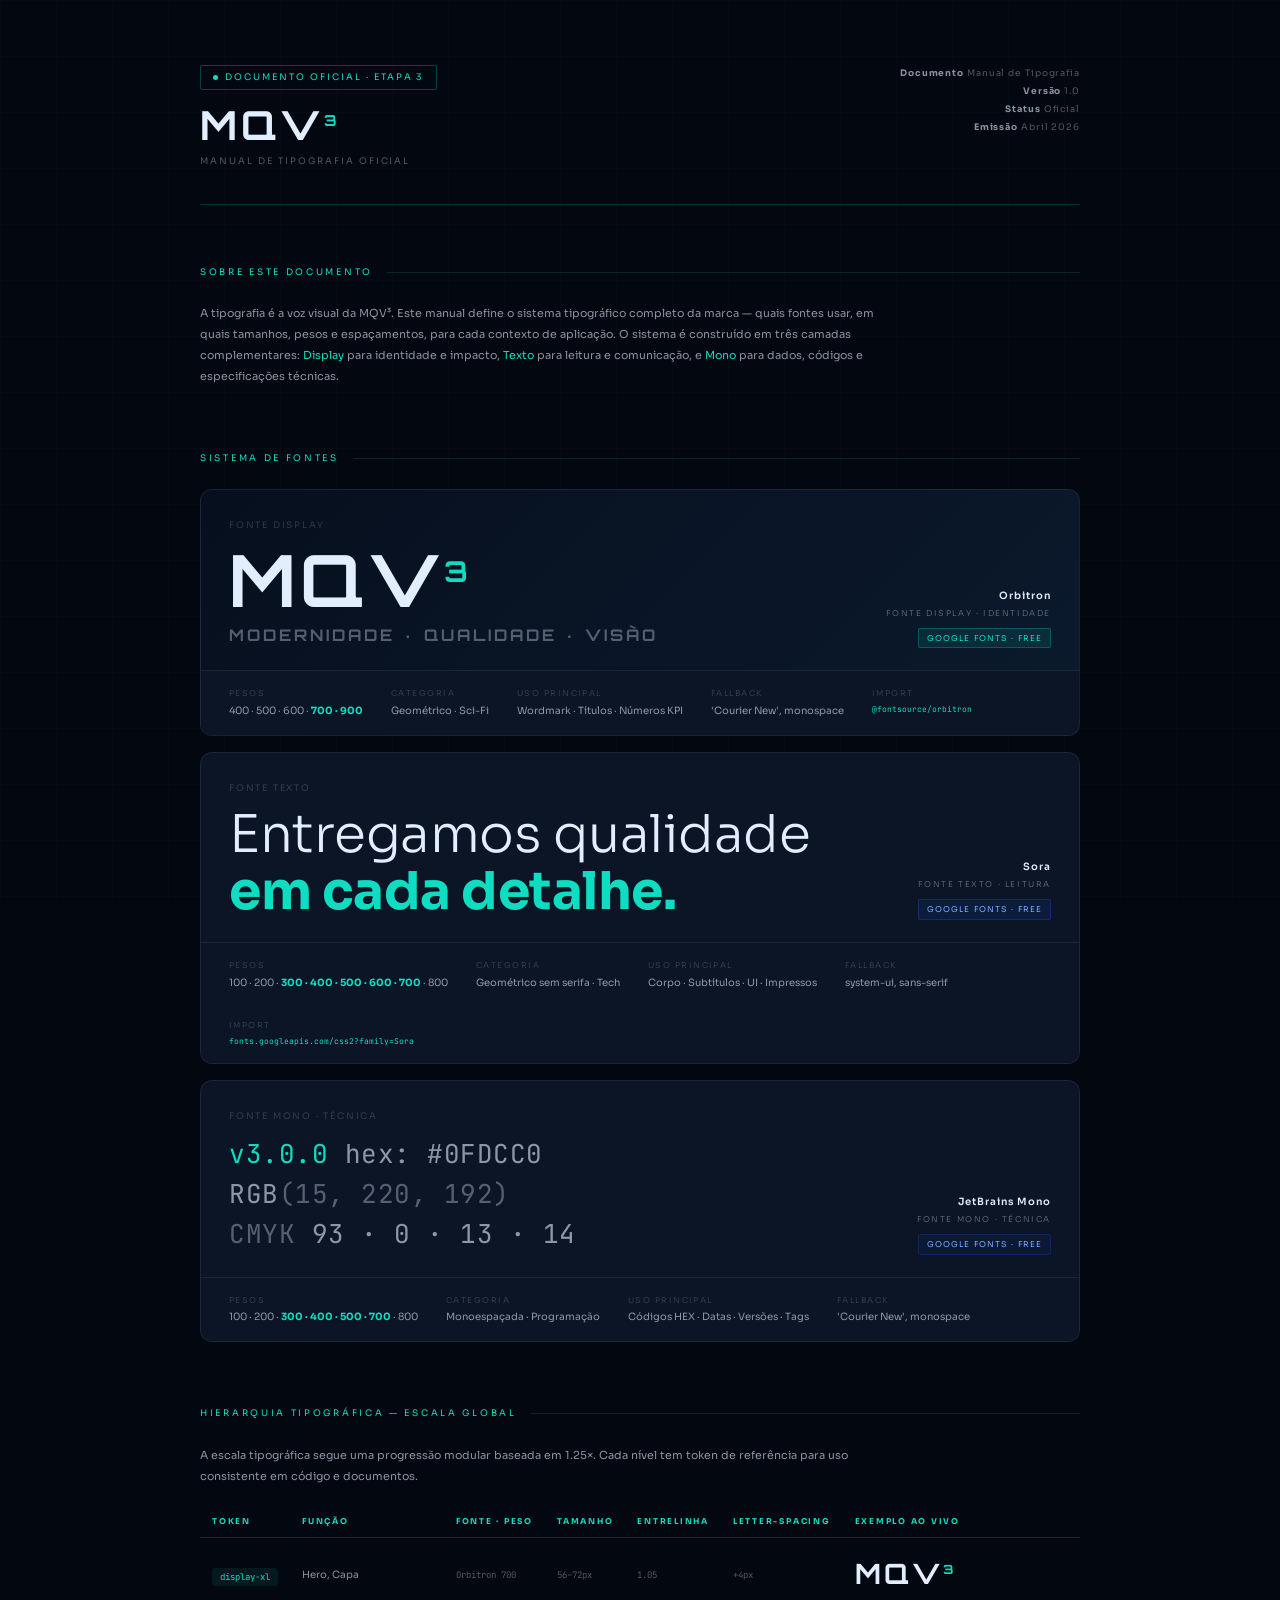
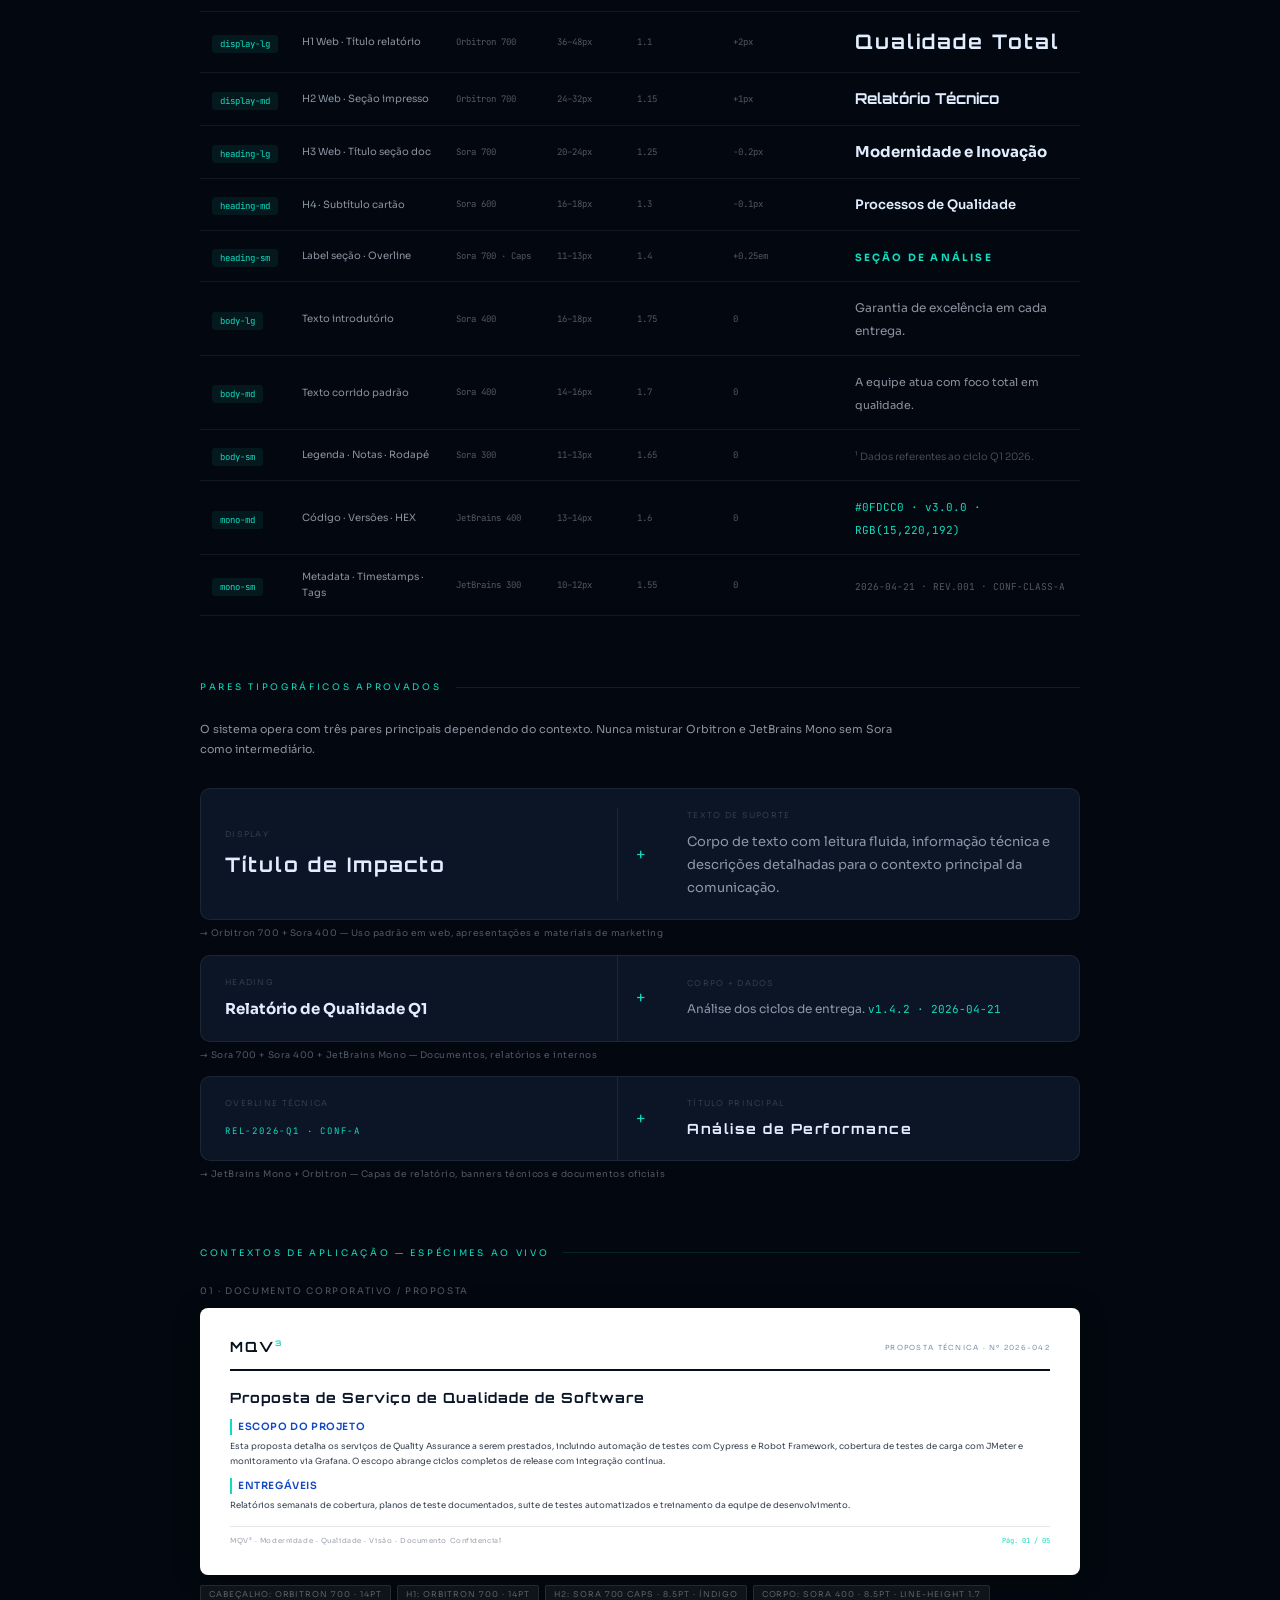
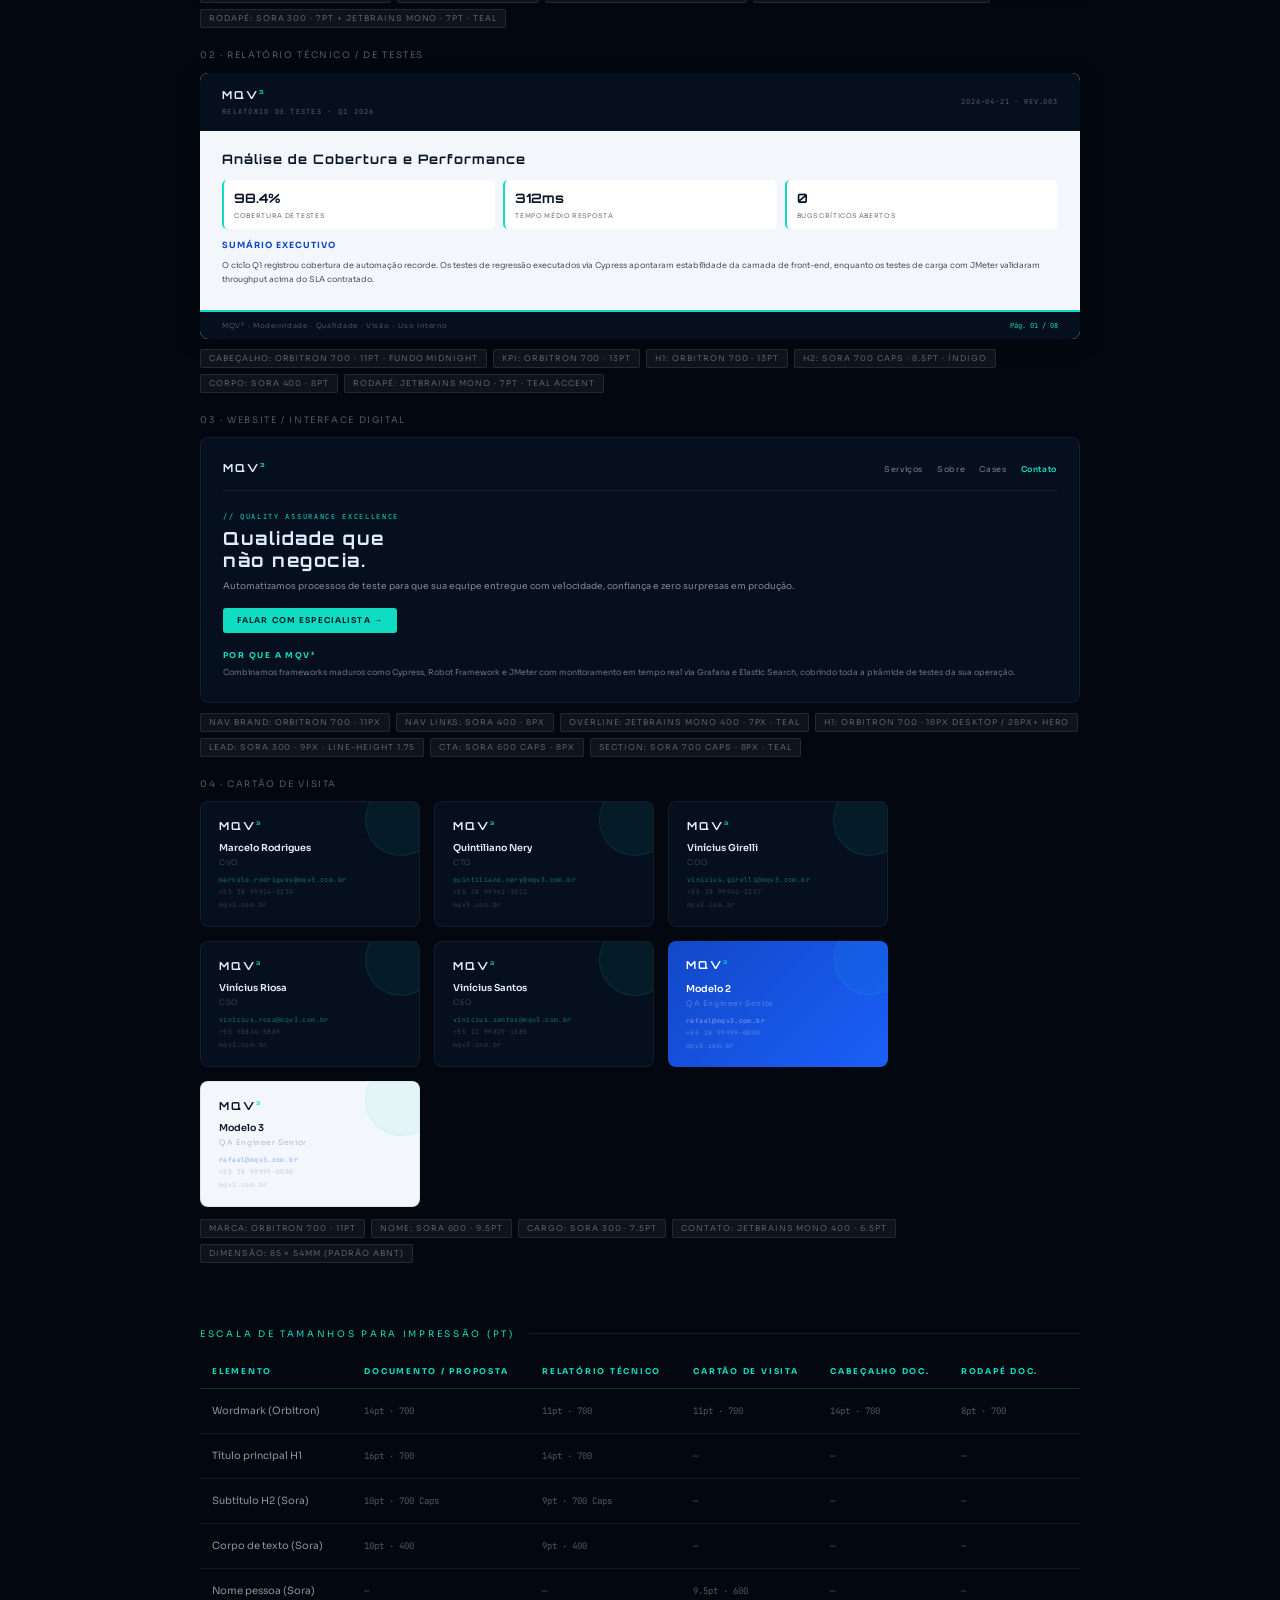
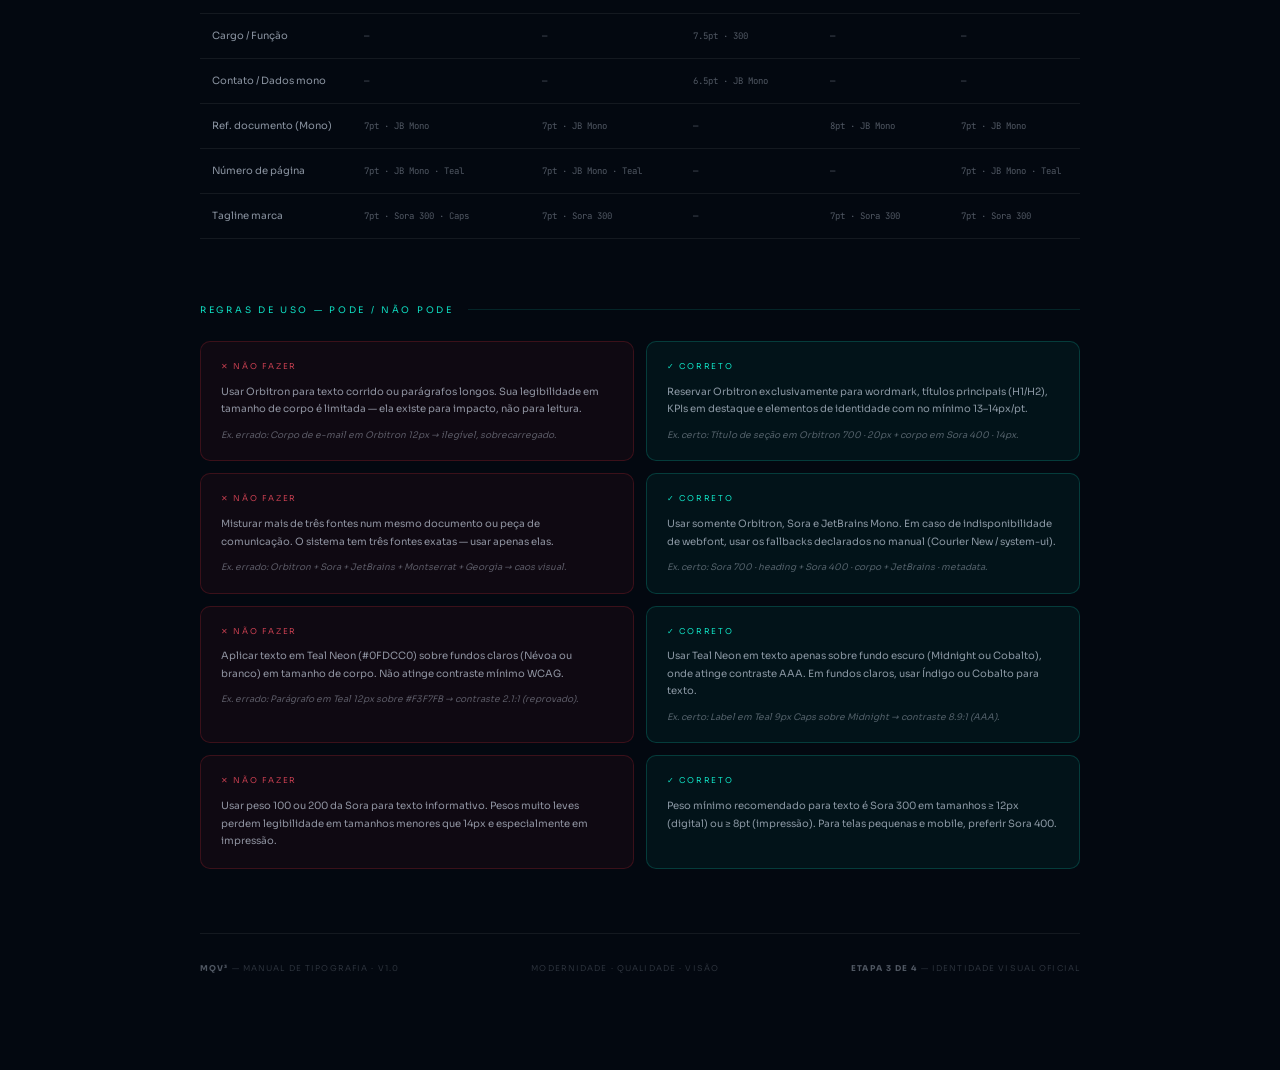
==== Manual de tipografia/mqv3-manual-tipografia.html @ 36c0dd06 "fea: Criação de documentação de tipografia e organização de pastas" ====
<!DOCTYPE html>
<html lang="pt-BR">
<head>
<meta charset="UTF-8">
<meta name="viewport" content="width=device-width, initial-scale=1.0">
<title>MQV³ — Manual de Tipografia Oficial</title>
<link rel="preconnect" href="https://fonts.googleapis.com">
<link rel="preconnect" href="https://fonts.gstatic.com" crossorigin>
<link href="https://fonts.googleapis.com/css2?family=Orbitron:wght@700;900&family=Sora:wght@300;400;500;600;700&family=JetBrains+Mono:wght@300;400;500;700&display=swap" rel="stylesheet">
<style>
:root {
  --teal:     #0FDCC0;
  --cobalt:   #1A5FF8;
  --indigo:   #1248C8;
  --midnight: #060F1D;
  --mist:     #F3F7FB;
  --bg:       #030810;
  --surface:  #0C1526;
  --surface2: #111E35;
  --border:   rgba(255,255,255,0.07);
  --border-t: rgba(15,220,192,0.2);
  --t1: #E2EEFF;
  --t2: rgba(226,238,255,0.6);
  --t3: rgba(226,238,255,0.35);
  --t4: rgba(226,238,255,0.18);

  --f-display: 'Orbitron', 'Courier New', monospace;
  --f-body:    'Sora', system-ui, sans-serif;
  --f-mono:    'JetBrains Mono', 'Courier New', monospace;
}

*, *::before, *::after { box-sizing: border-box; margin: 0; padding: 0; }

html { scroll-behavior: smooth; }

body {
  background: var(--bg);
  color: var(--t1);
  font-family: var(--f-body);
  font-size: 14px;
  line-height: 1.6;
  overflow-x: hidden;
}

/* grid bg */
body::before {
  content: '';
  position: fixed; inset: 0; z-index: 0;
  background-image:
    linear-gradient(rgba(15,220,192,0.025) 1px, transparent 1px),
    linear-gradient(90deg, rgba(15,220,192,0.025) 1px, transparent 1px);
  background-size: 56px 56px;
  pointer-events: none;
}

/* ── Layout ─────────────────────────────────────── */
.wrap { position: relative; z-index: 1; max-width: 960px; margin: 0 auto; padding: 64px 40px 96px; }

/* ── Header ─────────────────────────────────────── */
.doc-header {
  display: flex; justify-content: space-between; align-items: flex-start;
  flex-wrap: wrap; gap: 24px;
  padding-bottom: 36px;
  border-bottom: 1px solid var(--border-t);
  margin-bottom: 60px;
}
.pill {
  display: inline-flex; align-items: center; gap: 7px;
  font-size: 9px; letter-spacing: 0.22em; text-transform: uppercase; color: var(--teal);
  border: 1px solid rgba(15,220,192,0.28); border-radius: 2px; padding: 4px 12px;
  width: fit-content; margin-bottom: 14px;
}
.pill-dot { width: 5px; height: 5px; border-radius: 50%; background: var(--teal); animation: blink 2.2s ease-in-out infinite; }
@keyframes blink { 0%,100%{opacity:1} 50%{opacity:.25} }

.doc-title { font-family: var(--f-display); font-size: clamp(26px,4.5vw,40px); font-weight: 700; letter-spacing: 4px; color: var(--t1); line-height: 1.05; }
.doc-title sup { font-size: .38em; color: var(--teal); letter-spacing: 0; }
.doc-sub { font-size: 9px; letter-spacing: 0.22em; text-transform: uppercase; color: var(--t3); margin-top: 8px; }
.meta-table p { font-size: 9px; letter-spacing: 0.1em; color: var(--t3); line-height: 2; text-align: right; }
.meta-table strong { color: var(--t2); }

/* ── Section ─────────────────────────────────────── */
.section { margin-bottom: 64px; }
.s-label {
  font-size: 9px; letter-spacing: 0.3em; text-transform: uppercase; color: var(--teal);
  display: flex; align-items: center; gap: 14px; margin-bottom: 24px;
}
.s-label::after { content:''; flex:1; height:1px; background: rgba(15,220,192,0.14); }
.s-intro { font-size: 11px; color: var(--t2); line-height: 1.9; max-width: 700px; margin-bottom: 28px; }

/* ── Font Cards (family showcase) ───────────────── */
.font-stack { display: flex; flex-direction: column; gap: 16px; }
.font-card {
  border-radius: 12px; overflow: hidden;
  border: 1px solid var(--border);
  transition: box-shadow .2s;
}
.font-card:hover { box-shadow: 0 12px 40px rgba(0,0,0,.5); }
.font-card-top {
  padding: 28px 28px 22px;
  display: flex; align-items: flex-end; justify-content: space-between; flex-wrap: wrap; gap: 16px;
}
.font-specimen-large { line-height: 1; }
.font-card-meta { text-align: right; }
.font-card-meta .fname { font-size: 10px; font-weight: 600; letter-spacing: 0.1em; color: var(--t1); margin-bottom: 3px; }
.font-card-meta .frole { font-size: 8px; letter-spacing: 0.2em; text-transform: uppercase; color: var(--t3); }
.font-card-meta .fbadge {
  display: inline-block; font-size: 8px; letter-spacing: 0.14em; text-transform: uppercase;
  padding: 3px 8px; border-radius: 2px; margin-top: 8px;
}
.font-card-bottom {
  background: var(--surface); padding: 16px 28px;
  display: flex; flex-wrap: wrap; gap: 28px;
  border-top: 1px solid var(--border);
}
.font-stat { display: flex; flex-direction: column; gap: 3px; }
.font-stat .sk { font-size: 8px; letter-spacing: 0.18em; text-transform: uppercase; color: var(--t4); }
.font-stat .sv { font-size: 10px; color: var(--t2); }

/* ── Scale tables ────────────────────────────────── */
.scale-table { width: 100%; border-collapse: collapse; }
.scale-table thead tr { border-bottom: 1px solid var(--border-t); }
.scale-table th { font-size: 8px; letter-spacing: 0.22em; text-transform: uppercase; color: var(--teal); padding: 0 12px 10px; text-align: left; white-space: nowrap; }
.scale-table tbody tr { border-bottom: 1px solid var(--border); transition: background .15s; }
.scale-table tbody tr:hover { background: rgba(255,255,255,0.03); }
.scale-table td { padding: 14px 12px; vertical-align: middle; }
.td-token { font-family: var(--f-mono); font-size: 9px; color: var(--teal); background: rgba(15,220,192,0.08); padding: 3px 8px; border-radius: 3px; white-space: nowrap; }
.td-role { font-size: 10px; color: var(--t2); }
.td-spec { font-family: var(--f-mono); font-size: 9px; color: var(--t3); }
.td-sample { max-width: 260px; }

/* ── Context blocks ──────────────────────────────── */
.ctx-grid { display: grid; grid-template-columns: repeat(auto-fill, minmax(280px, 1fr)); gap: 16px; }
.ctx-card {
  border-radius: 12px; border: 1px solid var(--border); overflow: hidden;
}
.ctx-card-label {
  background: var(--surface2); padding: 8px 16px;
  font-size: 8px; letter-spacing: 0.22em; text-transform: uppercase;
  color: var(--t3); border-bottom: 1px solid var(--border);
}
.ctx-card-body { padding: 20px; }

/* ── Specimen: Document ──────────────────────────── */
.spec-doc {
  background: #FFFFFF; border-radius: 8px; padding: 28px 30px;
  box-shadow: 0 4px 24px rgba(0,0,0,.4);
}
.spec-doc-header {
  display: flex; justify-content: space-between; align-items: center;
  border-bottom: 2px solid #060F1D; padding-bottom: 10px; margin-bottom: 16px;
}
.spec-doc-logo { font-family: 'Orbitron',monospace; font-size: 14px; font-weight: 700; color: #060F1D; letter-spacing: 2px; }
.spec-doc-logo sup { font-size: .55em; color: #0FDCC0; }
.spec-doc-type { font-family: 'Sora',sans-serif; font-size: 7px; letter-spacing: 0.18em; text-transform: uppercase; color: #7A8FA8; }
.spec-doc-h1 { font-family: 'Orbitron',monospace; font-size: 14px; font-weight: 700; color: #0A1628; letter-spacing: 1px; margin-bottom: 4px; }
.spec-doc-h2 { font-family: 'Sora',sans-serif; font-size: 10px; font-weight: 600; color: #1248C8; letter-spacing: 0.06em; margin: 10px 0 4px; text-transform: uppercase; border-left: 2px solid #0FDCC0; padding-left: 6px; }
.spec-doc-body { font-family: 'Sora',sans-serif; font-size: 8.5px; color: #374151; line-height: 1.7; margin-bottom: 8px; }
.spec-doc-footer {
  border-top: 1px solid #E5E7EB; margin-top: 14px; padding-top: 8px;
  display: flex; justify-content: space-between; align-items: center;
}
.spec-doc-footer-text { font-family: 'Sora',sans-serif; font-size: 7px; color: #9CA3AF; letter-spacing: 0.08em; }
.spec-doc-footer-page { font-family: 'JetBrains Mono',monospace; font-size: 7px; color: #0FDCC0; }

/* ── Specimen: Website ───────────────────────────── */
.spec-web {
  background: var(--midnight); border-radius: 8px; padding: 22px;
  border: 1px solid rgba(255,255,255,0.06);
}
.spec-web-nav {
  display: flex; justify-content: space-between; align-items: center;
  margin-bottom: 20px; padding-bottom: 12px; border-bottom: 1px solid rgba(255,255,255,0.06);
}
.spec-web-navbrand { font-family: 'Orbitron',monospace; font-size: 11px; font-weight: 700; color: #E2EEFF; letter-spacing: 2px; }
.spec-web-navbrand sup { font-size: .5em; color: #0FDCC0; }
.spec-web-navlinks { display: flex; gap: 14px; }
.spec-web-navlinks span { font-family: 'Sora',sans-serif; font-size: 8px; color: rgba(226,238,255,0.5); letter-spacing: 0.08em; }
.spec-web-hero { margin-bottom: 16px; }
.spec-web-overline { font-family: 'JetBrains Mono',monospace; font-size: 7px; color: #0FDCC0; letter-spacing: 0.24em; text-transform: uppercase; margin-bottom: 6px; }
.spec-web-h1 { font-family: 'Orbitron',monospace; font-size: 18px; font-weight: 700; color: #E2EEFF; letter-spacing: 1.5px; line-height: 1.2; margin-bottom: 8px; }
.spec-web-lead { font-family: 'Sora',sans-serif; font-size: 9px; color: rgba(226,238,255,0.55); line-height: 1.75; margin-bottom: 12px; }
.spec-web-cta {
  display: inline-block; font-family: 'Sora',sans-serif; font-size: 8px;
  font-weight: 600; letter-spacing: 0.14em; text-transform: uppercase;
  background: #0FDCC0; color: #060F1D; padding: 6px 14px; border-radius: 3px;
}
.spec-web-section-title { font-family: 'Sora',sans-serif; font-size: 8px; font-weight: 700; letter-spacing: 0.18em; text-transform: uppercase; color: #0FDCC0; margin: 14px 0 5px; }
.spec-web-body { font-family: 'Sora',sans-serif; font-size: 8px; color: rgba(226,238,255,0.45); line-height: 1.7; }

/* ── Specimen: Business Card ─────────────────────── */
.spec-card-wrap { display: flex; gap: 14px; flex-wrap: wrap; }
.spec-card {
  width: 220px; height: 126px; border-radius: 8px;
  display: flex; flex-direction: column; justify-content: space-between;
  padding: 16px 18px; position: relative; overflow: hidden; flex-shrink: 0;
}
.spec-card::after {
  content: ''; position: absolute; top: -18px; right: -18px;
  width: 72px; height: 72px; border-radius: 50%;
  background: rgba(15,220,192,0.06); border: 1px solid rgba(15,220,192,0.12);
}
.sc-brand { font-family: 'Orbitron',monospace; font-size: 11px; font-weight: 700; letter-spacing: 2px; }
.sc-brand sup { font-size: .45em; color: #0FDCC0; }
.sc-name { font-family: 'Sora',sans-serif; font-size: 9.5px; font-weight: 600; margin-bottom: 1px; }
.sc-role { font-family: 'Sora',sans-serif; font-size: 7.5px; font-weight: 300; opacity: .55; letter-spacing: 0.08em; }
.sc-contact { display: flex; flex-direction: column; gap: 2px; }
.sc-contact span { font-family: 'JetBrains Mono',monospace; font-size: 6.5px; opacity: .5; letter-spacing: 0.06em; }

/* ── Specimen: Report ────────────────────────────── */
.spec-report {
  background: #F3F7FB; border-radius: 8px; overflow: hidden;
  box-shadow: 0 4px 20px rgba(0,0,0,.35);
}
.report-header-band {
  background: #060F1D; padding: 14px 22px;
  display: flex; justify-content: space-between; align-items: center;
}
.report-header-left { display: flex; flex-direction: column; gap: 2px; }
.rh-brand { font-family: 'Orbitron',monospace; font-size: 11px; font-weight: 700; color: #E2EEFF; letter-spacing: 2px; }
.rh-brand sup { font-size: .5em; color: #0FDCC0; }
.rh-subtitle { font-family: 'JetBrains Mono',monospace; font-size: 7px; color: rgba(226,238,255,0.35); letter-spacing: 0.18em; text-transform: uppercase; }
.rh-date { font-family: 'JetBrains Mono',monospace; font-size: 7px; color: rgba(226,238,255,0.35); letter-spacing: 0.12em; }
.report-body { padding: 18px 22px; }
.report-h1 { font-family: 'Orbitron',monospace; font-size: 13px; font-weight: 700; color: #0A1628; letter-spacing: 1px; margin-bottom: 6px; }
.report-h2 { font-family: 'Sora',sans-serif; font-size: 8.5px; font-weight: 700; color: #1248C8; letter-spacing: 0.12em; text-transform: uppercase; margin: 10px 0 5px; }
.report-p { font-family: 'Sora',sans-serif; font-size: 8px; color: #4B5563; line-height: 1.75; margin-bottom: 6px; }
.report-kpi-row { display: flex; gap: 8px; margin: 10px 0; }
.report-kpi {
  flex: 1; background: #FFFFFF; border-radius: 5px; padding: 8px 10px;
  border-left: 2px solid #0FDCC0;
}
.kpi-val { font-family: 'Orbitron',monospace; font-size: 13px; font-weight: 700; color: #0A1628; }
.kpi-label { font-family: 'Sora',sans-serif; font-size: 6.5px; color: #6B7280; letter-spacing: 0.1em; text-transform: uppercase; margin-top: 2px; }
.report-footer-band {
  background: #060F1D; padding: 8px 22px;
  display: flex; justify-content: space-between; align-items: center;
  border-top: 2px solid #0FDCC0;
}
.rf-left { font-family: 'Sora',sans-serif; font-size: 7px; color: rgba(226,238,255,0.3); letter-spacing: 0.1em; }
.rf-right { font-family: 'JetBrains Mono',monospace; font-size: 7px; color: #0FDCC0; }

/* ── Don't/Do blocks ─────────────────────────────── */
.rule-grid { display: grid; grid-template-columns: 1fr 1fr; gap: 12px; }
.rule-card { border-radius: 10px; padding: 18px 20px; }
.rule-card.dont { background: rgba(255,50,70,.05); border: 1px solid rgba(255,50,70,.18); }
.rule-card.do   { background: rgba(15,220,192,.05); border: 1px solid rgba(15,220,192,.2); }
.rule-tag { font-size: 8px; letter-spacing: 0.22em; text-transform: uppercase; margin-bottom: 10px; }
.rule-tag.dont { color: rgba(255,80,100,.75); }
.rule-tag.do   { color: var(--teal); }
.rule-text { font-size: 10px; color: var(--t2); line-height: 1.75; }
.rule-example { margin-top: 10px; font-size: 9px; color: var(--t3); font-style: italic; line-height: 1.6; }

/* ── Pairing visual ──────────────────────────────── */
.pairing-row {
  display: flex; align-items: center; gap: 0;
  background: var(--surface); border-radius: 10px;
  border: 1px solid var(--border); overflow: hidden; margin-bottom: 10px;
}
.pairing-left  { padding: 20px 24px; flex: 1; border-right: 1px solid var(--border); }
.pairing-arrow { padding: 0 18px; color: var(--teal); font-size: 16px; flex-shrink: 0; }
.pairing-right { padding: 20px 24px; flex: 1; }
.pairing-label { font-size: 8px; letter-spacing: 0.16em; text-transform: uppercase; color: var(--t4); margin-bottom: 8px; }

/* ── Footer ──────────────────────────────────────── */
.doc-footer {
  border-top: 1px solid var(--border);
  padding-top: 28px; margin-top: 16px;
  display: flex; justify-content: space-between; flex-wrap: wrap; gap: 10px;
}
.doc-footer p { font-size: 8px; letter-spacing: 0.14em; text-transform: uppercase; color: var(--t4); }
.doc-footer strong { color: var(--t3); }

/* ── Helpers ─────────────────────────────────────── */
.tag-chip {
  display: inline-block; font-size: 8px; letter-spacing: 0.12em; text-transform: uppercase;
  padding: 2px 8px; border-radius: 2px;
  background: rgba(255,255,255,.05); border: 1px solid rgba(255,255,255,.09);
  color: var(--t3);
}
.highlight { color: var(--teal); }
table.scale-table { margin-top: 4px; }
</style>
</head>
<body>
<div class="wrap">

  <!-- ══ HEADER ══════════════════════════════════════════════ -->
  <div class="doc-header">
    <div>
      <div class="pill"><span class="pill-dot"></span>Documento oficial · Etapa 3</div>
      <div class="doc-title">MQV<sup>3</sup></div>
      <p class="doc-sub">Manual de Tipografia Oficial</p>
    </div>
    <div class="meta-table">
      <p><strong>Documento</strong> Manual de Tipografia</p>
      <p><strong>Versão</strong> 1.0</p>
      <p><strong>Status</strong> Oficial</p>
      <p><strong>Emissão</strong> Abril 2026</p>
    </div>
  </div>

  <!-- ══ INTRO ════════════════════════════════════════════════ -->
  <div class="section">
    <p class="s-label">Sobre este documento</p>
    <p class="s-intro">
      A tipografia é a voz visual da MQV³. Este manual define o sistema tipográfico completo da marca — quais fontes usar, em quais tamanhos, pesos e espaçamentos, para cada contexto de aplicação. O sistema é construído em três camadas complementares: <span class="highlight">Display</span> para identidade e impacto, <span class="highlight">Texto</span> para leitura e comunicação, e <span class="highlight">Mono</span> para dados, códigos e especificações técnicas.
    </p>
  </div>

  <!-- ══ SISTEMA DE FONTES ════════════════════════════════════ -->
  <div class="section">
    <p class="s-label">Sistema de fontes</p>

    <!-- ORBITRON -->
    <div class="font-stack">
      <div class="font-card" style="background: linear-gradient(135deg, #060F1D 0%, #0C1A2E 100%);">
        <div class="font-card-top">
          <div>
            <p style="font-size:9px;letter-spacing:.2em;text-transform:uppercase;color:var(--t4);margin-bottom:10px;">Fonte Display</p>
            <div class="font-specimen-large" style="font-family:'Orbitron',monospace;font-weight:700;font-size:clamp(42px,7vw,72px);color:var(--t1);letter-spacing:4px;">MQV<sup style="font-size:.4em;color:#0FDCC0;vertical-align:super;">3</sup></div>
            <div style="font-family:'Orbitron',monospace;font-weight:700;font-size:clamp(11px,2vw,16px);color:var(--t3);letter-spacing:3px;margin-top:8px;">MODERNIDADE · QUALIDADE · VISÃO</div>
          </div>
          <div class="font-card-meta">
            <p class="fname">Orbitron</p>
            <p class="frole">Fonte Display · Identidade</p>
            <div class="fbadge" style="background:rgba(15,220,192,.1);color:#0FDCC0;border:1px solid rgba(15,220,192,.25);">Google Fonts · Free</div>
          </div>
        </div>
        <div class="font-card-bottom">
          <div class="font-stat"><span class="sk">Pesos</span><span class="sv">400 · 500 · 600 · <strong style="color:var(--teal)">700 · 900</strong></span></div>
          <div class="font-stat"><span class="sk">Categoria</span><span class="sv">Geométrico · Sci-Fi</span></div>
          <div class="font-stat"><span class="sk">Uso principal</span><span class="sv">Wordmark · Títulos · Números KPI</span></div>
          <div class="font-stat"><span class="sk">Fallback</span><span class="sv">'Courier New', monospace</span></div>
          <div class="font-stat"><span class="sk">Import</span><span class="sv" style="font-family:var(--f-mono);font-size:8px;color:var(--teal);">@fontsource/orbitron</span></div>
        </div>
      </div>

      <!-- SORA -->
      <div class="font-card" style="background: var(--surface);">
        <div class="font-card-top">
          <div>
            <p style="font-size:9px;letter-spacing:.2em;text-transform:uppercase;color:var(--t4);margin-bottom:10px;">Fonte Texto</p>
            <div class="font-specimen-large" style="font-family:'Sora',sans-serif;font-weight:300;font-size:clamp(28px,5vw,52px);color:var(--t1);letter-spacing:-0.5px;line-height:1.1;">Entregamos qualidade<br><span style="font-weight:700;color:var(--teal);">em cada detalhe.</span></div>
          </div>
          <div class="font-card-meta">
            <p class="fname">Sora</p>
            <p class="frole">Fonte Texto · Leitura</p>
            <div class="fbadge" style="background:rgba(26,95,248,.1);color:#7AAAFF;border:1px solid rgba(26,95,248,.25);">Google Fonts · Free</div>
          </div>
        </div>
        <div class="font-card-bottom">
          <div class="font-stat"><span class="sk">Pesos</span><span class="sv">100 · 200 · <strong style="color:var(--teal)">300 · 400 · 500 · 600 · 700</strong> · 800</span></div>
          <div class="font-stat"><span class="sk">Categoria</span><span class="sv">Geométrico sem serifa · Tech</span></div>
          <div class="font-stat"><span class="sk">Uso principal</span><span class="sv">Corpo · Subtítulos · UI · Impressos</span></div>
          <div class="font-stat"><span class="sk">Fallback</span><span class="sv">system-ui, sans-serif</span></div>
          <div class="font-stat"><span class="sk">Import</span><span class="sv" style="font-family:var(--f-mono);font-size:8px;color:var(--teal);">fonts.googleapis.com/css2?family=Sora</span></div>
        </div>
      </div>

      <!-- JETBRAINS MONO -->
      <div class="font-card" style="background: var(--surface);">
        <div class="font-card-top">
          <div>
            <p style="font-size:9px;letter-spacing:.2em;text-transform:uppercase;color:var(--t4);margin-bottom:10px;">Fonte Mono · Técnica</p>
            <div class="font-specimen-large" style="font-family:'JetBrains Mono',monospace;font-weight:400;font-size:clamp(16px,3vw,26px);color:var(--t2);letter-spacing:.5px;line-height:1.55;">
              <span style="color:#0FDCC0;">v3.0.0</span>  hex: #0FDCC0<br>
              RGB<span style="color:var(--t3);">(15, 220, 192)</span><br>
              <span style="color:var(--t3);">CMYK</span> 93 · 0 · 13 · 14
            </div>
          </div>
          <div class="font-card-meta">
            <p class="fname">JetBrains Mono</p>
            <p class="frole">Fonte Mono · Técnica</p>
            <div class="fbadge" style="background:rgba(18,72,200,.1);color:#7AAAFF;border:1px solid rgba(18,72,200,.25);">Google Fonts · Free</div>
          </div>
        </div>
        <div class="font-card-bottom">
          <div class="font-stat"><span class="sk">Pesos</span><span class="sv">100 · 200 · <strong style="color:var(--teal)">300 · 400 · 500 · 700</strong> · 800</span></div>
          <div class="font-stat"><span class="sk">Categoria</span><span class="sv">Monoespaçada · Programação</span></div>
          <div class="font-stat"><span class="sk">Uso principal</span><span class="sv">Códigos HEX · Datas · Versões · Tags</span></div>
          <div class="font-stat"><span class="sk">Fallback</span><span class="sv">'Courier New', monospace</span></div>
        </div>
      </div>
    </div>
  </div>

  <!-- ══ HIERARQUIA TIPOGRÁFICA ═══════════════════════════════ -->
  <div class="section">
    <p class="s-label">Hierarquia tipográfica — Escala global</p>
    <p class="s-intro">A escala tipográfica segue uma progressão modular baseada em 1.25×. Cada nível tem token de referência para uso consistente em código e documentos.</p>

    <table class="scale-table">
      <thead>
        <tr>
          <th>Token</th>
          <th>Função</th>
          <th>Fonte · Peso</th>
          <th>Tamanho</th>
          <th>Entrelinha</th>
          <th>Letter-spacing</th>
          <th>Exemplo ao vivo</th>
        </tr>
      </thead>
      <tbody>
        <tr>
          <td><span class="td-token">display-xl</span></td>
          <td class="td-role">Hero, Capa</td>
          <td class="td-spec">Orbitron 700</td>
          <td class="td-spec">56–72px</td>
          <td class="td-spec">1.05</td>
          <td class="td-spec">+4px</td>
          <td class="td-sample"><span style="font-family:'Orbitron',monospace;font-weight:700;font-size:28px;color:var(--t1);letter-spacing:3px;">MQV<sup style="font-size:.45em;color:#0FDCC0;">3</sup></span></td>
        </tr>
        <tr>
          <td><span class="td-token">display-lg</span></td>
          <td class="td-role">H1 Web · Título relatório</td>
          <td class="td-spec">Orbitron 700</td>
          <td class="td-spec">36–48px</td>
          <td class="td-spec">1.1</td>
          <td class="td-spec">+2px</td>
          <td class="td-sample"><span style="font-family:'Orbitron',monospace;font-weight:700;font-size:20px;color:var(--t1);letter-spacing:2px;">Qualidade Total</span></td>
        </tr>
        <tr>
          <td><span class="td-token">display-md</span></td>
          <td class="td-role">H2 Web · Seção impresso</td>
          <td class="td-spec">Orbitron 700</td>
          <td class="td-spec">24–32px</td>
          <td class="td-spec">1.15</td>
          <td class="td-spec">+1px</td>
          <td class="td-sample"><span style="font-family:'Orbitron',monospace;font-weight:700;font-size:15px;color:var(--t1);">Relatório Técnico</span></td>
        </tr>
        <tr>
          <td><span class="td-token">heading-lg</span></td>
          <td class="td-role">H3 Web · Título seção doc</td>
          <td class="td-spec">Sora 700</td>
          <td class="td-spec">20–24px</td>
          <td class="td-spec">1.25</td>
          <td class="td-spec">−0.2px</td>
          <td class="td-sample"><span style="font-family:'Sora',sans-serif;font-weight:700;font-size:15px;color:var(--t1);">Modernidade e Inovação</span></td>
        </tr>
        <tr>
          <td><span class="td-token">heading-md</span></td>
          <td class="td-role">H4 · Subtítulo cartão</td>
          <td class="td-spec">Sora 600</td>
          <td class="td-spec">16–18px</td>
          <td class="td-spec">1.3</td>
          <td class="td-spec">−0.1px</td>
          <td class="td-sample"><span style="font-family:'Sora',sans-serif;font-weight:600;font-size:13px;color:var(--t1);">Processos de Qualidade</span></td>
        </tr>
        <tr>
          <td><span class="td-token">heading-sm</span></td>
          <td class="td-role">Label seção · Overline</td>
          <td class="td-spec">Sora 700 · Caps</td>
          <td class="td-spec">11–13px</td>
          <td class="td-spec">1.4</td>
          <td class="td-spec">+0.25em</td>
          <td class="td-sample"><span style="font-family:'Sora',sans-serif;font-weight:700;font-size:10px;color:var(--teal);letter-spacing:.22em;text-transform:uppercase;">Seção de análise</span></td>
        </tr>
        <tr>
          <td><span class="td-token">body-lg</span></td>
          <td class="td-role">Texto introdutório</td>
          <td class="td-spec">Sora 400</td>
          <td class="td-spec">16–18px</td>
          <td class="td-spec">1.75</td>
          <td class="td-spec">0</td>
          <td class="td-sample"><span style="font-family:'Sora',sans-serif;font-weight:400;font-size:12px;color:var(--t2);">Garantia de excelência em cada entrega.</span></td>
        </tr>
        <tr>
          <td><span class="td-token">body-md</span></td>
          <td class="td-role">Texto corrido padrão</td>
          <td class="td-spec">Sora 400</td>
          <td class="td-spec">14–16px</td>
          <td class="td-spec">1.7</td>
          <td class="td-spec">0</td>
          <td class="td-sample"><span style="font-family:'Sora',sans-serif;font-weight:400;font-size:11px;color:var(--t2);">A equipe atua com foco total em qualidade.</span></td>
        </tr>
        <tr>
          <td><span class="td-token">body-sm</span></td>
          <td class="td-role">Legenda · Notas · Rodapé</td>
          <td class="td-spec">Sora 300</td>
          <td class="td-spec">11–13px</td>
          <td class="td-spec">1.65</td>
          <td class="td-spec">0</td>
          <td class="td-sample"><span style="font-family:'Sora',sans-serif;font-weight:300;font-size:10px;color:var(--t3);">¹ Dados referentes ao ciclo Q1 2026.</span></td>
        </tr>
        <tr>
          <td><span class="td-token">mono-md</span></td>
          <td class="td-role">Código · Versões · HEX</td>
          <td class="td-spec">JetBrains 400</td>
          <td class="td-spec">13–14px</td>
          <td class="td-spec">1.6</td>
          <td class="td-spec">0</td>
          <td class="td-sample"><span style="font-family:'JetBrains Mono',monospace;font-size:11px;color:var(--teal);">#0FDCC0 · v3.0.0 · RGB(15,220,192)</span></td>
        </tr>
        <tr>
          <td><span class="td-token">mono-sm</span></td>
          <td class="td-role">Metadata · Timestamps · Tags</td>
          <td class="td-spec">JetBrains 300</td>
          <td class="td-spec">10–12px</td>
          <td class="td-spec">1.55</td>
          <td class="td-spec">0</td>
          <td class="td-sample"><span style="font-family:'JetBrains Mono',monospace;font-size:9.5px;color:var(--t3);">2026-04-21 · REV.001 · CONF-CLASS-A</span></td>
        </tr>
      </tbody>
    </table>
  </div>

  <!-- ══ PARES TIPOGRÁFICOS ════════════════════════════════════ -->
  <div class="section">
    <p class="s-label">Pares tipográficos aprovados</p>
    <p class="s-intro">O sistema opera com três pares principais dependendo do contexto. Nunca misturar Orbitron e JetBrains Mono sem Sora como intermediário.</p>

    <div class="pairing-row">
      <div class="pairing-left">
        <p class="pairing-label">Display</p>
        <span style="font-family:'Orbitron',monospace;font-weight:700;font-size:20px;color:var(--t1);letter-spacing:2px;">Título de Impacto</span>
      </div>
      <div class="pairing-arrow">+</div>
      <div class="pairing-right">
        <p class="pairing-label">Texto de suporte</p>
        <span style="font-family:'Sora',sans-serif;font-weight:400;font-size:13px;color:var(--t2);line-height:1.7;">Corpo de texto com leitura fluida, informação técnica e descrições detalhadas para o contexto principal da comunicação.</span>
      </div>
    </div>
    <p style="font-size:9px;color:var(--t3);margin:-4px 0 14px 0;letter-spacing:.06em;"> → Orbitron 700 + Sora 400 — Uso padrão em web, apresentações e materiais de marketing</p>

    <div class="pairing-row">
      <div class="pairing-left">
        <p class="pairing-label">Heading</p>
        <span style="font-family:'Sora',sans-serif;font-weight:700;font-size:15px;color:var(--t1);">Relatório de Qualidade Q1</span>
      </div>
      <div class="pairing-arrow">+</div>
      <div class="pairing-right">
        <p class="pairing-label">Corpo + dados</p>
        <span style="font-family:'Sora',sans-serif;font-weight:400;font-size:12px;color:var(--t2);line-height:1.7;">Análise dos ciclos de entrega. <span style="font-family:'JetBrains Mono',monospace;color:var(--teal);font-size:11px;">v1.4.2 · 2026-04-21</span></span>
      </div>
    </div>
    <p style="font-size:9px;color:var(--t3);margin:-4px 0 14px 0;letter-spacing:.06em;"> → Sora 700 + Sora 400 + JetBrains Mono — Documentos, relatórios e internos</p>

    <div class="pairing-row">
      <div class="pairing-left">
        <p class="pairing-label">Overline técnica</p>
        <span style="font-family:'JetBrains Mono',monospace;font-size:9px;color:var(--teal);letter-spacing:.2em;text-transform:uppercase;">REL-2026-Q1 · CONF-A</span>
      </div>
      <div class="pairing-arrow">+</div>
      <div class="pairing-right">
        <p class="pairing-label">Título principal</p>
        <span style="font-family:'Orbitron',monospace;font-weight:700;font-size:14px;color:var(--t1);letter-spacing:1.5px;">Análise de Performance</span>
      </div>
    </div>
    <p style="font-size:9px;color:var(--t3);margin:-4px 0 0 0;letter-spacing:.06em;"> → JetBrains Mono + Orbitron — Capas de relatório, banners técnicos e documentos oficiais</p>
  </div>

  <!-- ══ CONTEXTOS DE APLICAÇÃO ════════════════════════════════ -->
  <div class="section">
    <p class="s-label">Contextos de aplicação — Espécimes ao vivo</p>

    <div style="display:grid;gap:20px;">

      <!-- DOCUMENTO CORPORATIVO -->
      <div>
        <p style="font-size:9px;letter-spacing:.18em;text-transform:uppercase;color:var(--t3);margin-bottom:10px;">01 · Documento corporativo / Proposta</p>
        <div class="spec-doc">
          <div class="spec-doc-header">
            <span class="spec-doc-logo">MQV<sup>3</sup></span>
            <span class="spec-doc-type">Proposta Técnica · Nº 2026-042</span>
          </div>
          <p class="spec-doc-h1">Proposta de Serviço de Qualidade de Software</p>
          <p class="spec-doc-h2">Escopo do Projeto</p>
          <p class="spec-doc-body">Esta proposta detalha os serviços de Quality Assurance a serem prestados, incluindo automação de testes com Cypress e Robot Framework, cobertura de testes de carga com JMeter e monitoramento via Grafana. O escopo abrange ciclos completos de release com integração contínua.</p>
          <p class="spec-doc-h2">Entregáveis</p>
          <p class="spec-doc-body">Relatórios semanais de cobertura, planos de teste documentados, suite de testes automatizados e treinamento da equipe de desenvolvimento.</p>
          <div class="spec-doc-footer">
            <span class="spec-doc-footer-text">MQV³ · Modernidade · Qualidade · Visão · Documento Confidencial</span>
            <span class="spec-doc-footer-page">Pág. 01 / 05</span>
          </div>
        </div>
        <div style="margin-top:10px;display:flex;flex-wrap:wrap;gap:6px;">
          <span class="tag-chip">Cabeçalho: Orbitron 700 · 14pt</span>
          <span class="tag-chip">H1: Orbitron 700 · 14pt</span>
          <span class="tag-chip">H2: Sora 700 Caps · 8.5pt · Índigo</span>
          <span class="tag-chip">Corpo: Sora 400 · 8.5pt · line-height 1.7</span>
          <span class="tag-chip">Rodapé: Sora 300 · 7pt + JetBrains Mono · 7pt · Teal</span>
        </div>
      </div>

      <!-- RELATÓRIO -->
      <div>
        <p style="font-size:9px;letter-spacing:.18em;text-transform:uppercase;color:var(--t3);margin-bottom:10px;">02 · Relatório técnico / de testes</p>
        <div class="spec-report">
          <div class="report-header-band">
            <div class="report-header-left">
              <span class="rh-brand">MQV<sup>3</sup></span>
              <span class="rh-subtitle">Relatório de Testes · Q1 2026</span>
            </div>
            <span class="rh-date">2026-04-21 · REV.003</span>
          </div>
          <div class="report-body">
            <p class="report-h1">Análise de Cobertura e Performance</p>
            <div class="report-kpi-row">
              <div class="report-kpi"><div class="kpi-val">98.4%</div><div class="kpi-label">Cobertura de testes</div></div>
              <div class="report-kpi"><div class="kpi-val">312ms</div><div class="kpi-label">Tempo médio resposta</div></div>
              <div class="report-kpi"><div class="kpi-val">0</div><div class="kpi-label">Bugs críticos abertos</div></div>
            </div>
            <p class="report-h2">Sumário Executivo</p>
            <p class="report-p">O ciclo Q1 registrou cobertura de automação recorde. Os testes de regressão executados via Cypress apontaram estabilidade da camada de front-end, enquanto os testes de carga com JMeter validaram throughput acima do SLA contratado.</p>
          </div>
          <div class="report-footer-band">
            <span class="rf-left">MQV³ · Modernidade · Qualidade · Visão · Uso Interno</span>
            <span class="rf-right">Pág. 01 / 08</span>
          </div>
        </div>
        <div style="margin-top:10px;display:flex;flex-wrap:wrap;gap:6px;">
          <span class="tag-chip">Cabeçalho: Orbitron 700 · 11pt · fundo Midnight</span>
          <span class="tag-chip">KPI: Orbitron 700 · 13pt</span>
          <span class="tag-chip">H1: Orbitron 700 · 13pt</span>
          <span class="tag-chip">H2: Sora 700 Caps · 8.5pt · Índigo</span>
          <span class="tag-chip">Corpo: Sora 400 · 8pt</span>
          <span class="tag-chip">Rodapé: JetBrains Mono · 7pt · Teal accent</span>
        </div>
      </div>

      <!-- WEBSITE -->
      <div>
        <p style="font-size:9px;letter-spacing:.18em;text-transform:uppercase;color:var(--t3);margin-bottom:10px;">03 · Website / Interface digital</p>
        <div class="spec-web">
          <div class="spec-web-nav">
            <span class="spec-web-navbrand">MQV<sup>3</sup></span>
            <div class="spec-web-navlinks">
              <span>Serviços</span><span>Sobre</span><span>Cases</span>
              <span style="color:#0FDCC0;font-weight:600;">Contato</span>
            </div>
          </div>
          <div class="spec-web-hero">
            <p class="spec-web-overline">// Quality Assurance Excellence</p>
            <p class="spec-web-h1">Qualidade que<br>não negocia.</p>
            <p class="spec-web-lead">Automatizamos processos de teste para que sua equipe entregue com velocidade, confiança e zero surpresas em produção.</p>
            <span class="spec-web-cta">Falar com especialista →</span>
          </div>
          <p class="spec-web-section-title">Por que a MQV³</p>
          <p class="spec-web-body">Combinamos frameworks maduros como Cypress, Robot Framework e JMeter com monitoramento em tempo real via Grafana e Elastic Search, cobrindo toda a pirâmide de testes da sua operação.</p>
        </div>
        <div style="margin-top:10px;display:flex;flex-wrap:wrap;gap:6px;">
          <span class="tag-chip">Nav brand: Orbitron 700 · 11px</span>
          <span class="tag-chip">Nav links: Sora 400 · 8px</span>
          <span class="tag-chip">Overline: JetBrains Mono 400 · 7px · Teal</span>
          <span class="tag-chip">H1: Orbitron 700 · 18px desktop / 28px+ hero</span>
          <span class="tag-chip">Lead: Sora 300 · 9px · line-height 1.75</span>
          <span class="tag-chip">CTA: Sora 600 Caps · 8px</span>
          <span class="tag-chip">Section: Sora 700 Caps · 8px · Teal</span>
        </div>
      </div>

      <!-- CARTÃO DE VISITA -->
      <div>
        <p style="font-size:9px;letter-spacing:.18em;text-transform:uppercase;color:var(--t3);margin-bottom:10px;">04 · Cartão de visita</p>
        <div class="spec-card-wrap">

          <!-- Dark Marcelo Rodrigues -->
          <div class="spec-card" style="background:#060F1D; border:1px solid rgba(255,255,255,0.06);">
            <div>
              <div class="sc-brand" style="color:#E2EEFF;">MQV<sup style="color:#0FDCC0;">3</sup></div>
            </div>
            <div>
              <p class="sc-name" style="color:#E2EEFF;">Marcelo Rodrigues</p>
              <p class="sc-role" style="color:rgba(226,238,255,.5);">CVO</p>
              <div class="sc-contact" style="margin-top:6px;">
                <span style="color:#0FDCC0;">marcelo.rodrigues@mqv3.com.br</span>
                <span style="color:rgba(226,238,255,.4);">+55 28 99914-3235</span>
                <span style="color:rgba(226,238,255,.4);">mqv3.com.br</span>
              </div>
            </div>
          </div>

          <!-- Dark  Quintiliano Nery-->
          <div class="spec-card" style="background:#060F1D; border:1px solid rgba(255,255,255,0.06);">
            <div>
              <div class="sc-brand" style="color:#E2EEFF;">MQV<sup style="color:#0FDCC0;">3</sup></div>
            </div>
            <div>
              <p class="sc-name" style="color:#E2EEFF;">Quintiliano Nery</p>
              <p class="sc-role" style="color:rgba(226,238,255,.5);">CTO</p>
              <div class="sc-contact" style="margin-top:6px;">
                <span style="color:#0FDCC0;">quintiliano.nery@mqv3.com.br</span>
                <span style="color:rgba(226,238,255,.4);">+55 28 99962-1512</span>
                <span style="color:rgba(226,238,255,.4);">mqv3.com.br</span>
              </div>
            </div>
          </div>

          <!-- Dark Vinícius Girelli-->
          <div class="spec-card" style="background:#060F1D; border:1px solid rgba(255,255,255,0.06);">
            <div>
              <div class="sc-brand" style="color:#E2EEFF;">MQV<sup style="color:#0FDCC0;">3</sup></div>
            </div>
            <div>
              <p class="sc-name" style="color:#E2EEFF;">Vinícius Girelli</p>
              <p class="sc-role" style="color:rgba(226,238,255,.5);">COO</p>
              <div class="sc-contact" style="margin-top:6px;">
                <span style="color:#0FDCC0;">vinicius.girelli@mqv3.com.br</span>
                <span style="color:rgba(226,238,255,.4);">+55 28 99941-2257</span>
                <span style="color:rgba(226,238,255,.4);">mqv3.com.br</span>
              </div>
            </div>
          </div>
          <!-- Dark Vinícisu Rosa-->
          <div class="spec-card" style="background:#060F1D; border:1px solid rgba(255,255,255,0.06);">
            <div>
              <div class="sc-brand" style="color:#E2EEFF;">MQV<sup style="color:#0FDCC0;">3</sup></div>
            </div>
            <div>
              <p class="sc-name" style="color:#E2EEFF;">Vinícius Riosa</p>
              <p class="sc-role" style="color:rgba(226,238,255,.5);">CSO</p>
              <div class="sc-contact" style="margin-top:6px;">
                <span style="color:#0FDCC0;">vinicius.rosa@mqv3.com.br</span>
                <span style="color:rgba(226,238,255,.4);">+55 98814-5869</span>
                <span style="color:rgba(226,238,255,.4);">mqv3.com.br</span>
              </div>
            </div>
          </div>
          <!-- Dark Vinícius Santos-->
          <div class="spec-card" style="background:#060F1D; border:1px solid rgba(255,255,255,0.06);">
            <div>
              <div class="sc-brand" style="color:#E2EEFF;">MQV<sup style="color:#0FDCC0;">3</sup></div>
            </div>
            <div>
              <p class="sc-name" style="color:#E2EEFF;">Vinícius Santos</p>
              <p class="sc-role" style="color:rgba(226,238,255,.5);">CEO</p>
              <div class="sc-contact" style="margin-top:6px;">
                <span style="color:#0FDCC0;">vinicius.santos@mqv3.com.br</span>
                <span style="color:rgba(226,238,255,.4);">+55 11 99829-1385</span>
                <span style="color:rgba(226,238,255,.4);">mqv3.com.br</span>
              </div>
            </div>
          </div>

          <!-- Gradient -->
          <div class="spec-card" style="background:linear-gradient(135deg,#1248C8 0%,#1A5FF8 100%); border:none;">
            <div>
              <div class="sc-brand" style="color:#FFFFFF;">MQV<sup style="color:#0FDCC0;">3</sup></div>
            </div>
            <div>
              <p class="sc-name" style="color:#FFFFFF;">Modelo 2</p>
              <p class="sc-role" style="color:rgba(255,255,255,.6);">QA Engineer Senior</p>
              <div class="sc-contact" style="margin-top:6px;">
                <span style="color:rgba(255,255,255,.9);">rafael@mqv3.com.br</span>
                <span style="color:rgba(255,255,255,.55);">+55 28 99999-0000</span>
                <span style="color:rgba(255,255,255,.55);">mqv3.com.br</span>
              </div>
            </div>
          </div>

          <!-- Light -->
          <div class="spec-card" style="background:#F3F7FB; border:1px solid rgba(0,0,0,0.07);">
            <div>
              <div class="sc-brand" style="color:#0A1628;">MQV<sup style="color:#0FDCC0;">3</sup></div>
            </div>
            <div>
              <p class="sc-name" style="color:#0A1628;">Modelo 3</p>
              <p class="sc-role" style="color:#6B7280;">QA Engineer Senior</p>
              <div class="sc-contact" style="margin-top:6px;">
                <span style="color:#1A5FF8;">rafael@mqv3.com.br</span>
                <span style="color:#9CA3AF;">+55 28 99999-0000</span>
                <span style="color:#9CA3AF;">mqv3.com.br</span>
              </div>
            </div>
          </div>

        </div>
        <div style="margin-top:12px;display:flex;flex-wrap:wrap;gap:6px;">
          <span class="tag-chip">Marca: Orbitron 700 · 11pt</span>
          <span class="tag-chip">Nome: Sora 600 · 9.5pt</span>
          <span class="tag-chip">Cargo: Sora 300 · 7.5pt</span>
          <span class="tag-chip">Contato: JetBrains Mono 400 · 6.5pt</span>
          <span class="tag-chip">Dimensão: 85 × 54mm (padrão ABNT)</span>
        </div>
      </div>

    </div>
  </div>

  <!-- ══ ESCALA IMPRESSA ══════════════════════════════════════ -->
  <div class="section">
    <p class="s-label">Escala de tamanhos para impressão (pt)</p>

    <table class="scale-table">
      <thead>
        <tr>
          <th>Elemento</th>
          <th>Documento / Proposta</th>
          <th>Relatório técnico</th>
          <th>Cartão de visita</th>
          <th>Cabeçalho doc.</th>
          <th>Rodapé doc.</th>
        </tr>
      </thead>
      <tbody>
        <tr>
          <td class="td-role">Wordmark (Orbitron)</td>
          <td class="td-spec">14pt · 700</td>
          <td class="td-spec">11pt · 700</td>
          <td class="td-spec">11pt · 700</td>
          <td class="td-spec">14pt · 700</td>
          <td class="td-spec">8pt · 700</td>
        </tr>
        <tr>
          <td class="td-role">Título principal H1</td>
          <td class="td-spec">16pt · 700</td>
          <td class="td-spec">14pt · 700</td>
          <td class="td-spec">—</td>
          <td class="td-spec">—</td>
          <td class="td-spec">—</td>
        </tr>
        <tr>
          <td class="td-role">Subtítulo H2 (Sora)</td>
          <td class="td-spec">10pt · 700 Caps</td>
          <td class="td-spec">9pt · 700 Caps</td>
          <td class="td-spec">—</td>
          <td class="td-spec">—</td>
          <td class="td-spec">—</td>
        </tr>
        <tr>
          <td class="td-role">Corpo de texto (Sora)</td>
          <td class="td-spec">10pt · 400</td>
          <td class="td-spec">9pt · 400</td>
          <td class="td-spec">—</td>
          <td class="td-spec">—</td>
          <td class="td-spec">—</td>
        </tr>
        <tr>
          <td class="td-role">Nome pessoa (Sora)</td>
          <td class="td-spec">—</td>
          <td class="td-spec">—</td>
          <td class="td-spec">9.5pt · 600</td>
          <td class="td-spec">—</td>
          <td class="td-spec">—</td>
        </tr>
        <tr>
          <td class="td-role">Cargo / Função</td>
          <td class="td-spec">—</td>
          <td class="td-spec">—</td>
          <td class="td-spec">7.5pt · 300</td>
          <td class="td-spec">—</td>
          <td class="td-spec">—</td>
        </tr>
        <tr>
          <td class="td-role">Contato / Dados mono</td>
          <td class="td-spec">—</td>
          <td class="td-spec">—</td>
          <td class="td-spec">6.5pt · JB Mono</td>
          <td class="td-spec">—</td>
          <td class="td-spec">—</td>
        </tr>
        <tr>
          <td class="td-role">Ref. documento (Mono)</td>
          <td class="td-spec">7pt · JB Mono</td>
          <td class="td-spec">7pt · JB Mono</td>
          <td class="td-spec">—</td>
          <td class="td-spec">8pt · JB Mono</td>
          <td class="td-spec">7pt · JB Mono</td>
        </tr>
        <tr>
          <td class="td-role">Número de página</td>
          <td class="td-spec">7pt · JB Mono · Teal</td>
          <td class="td-spec">7pt · JB Mono · Teal</td>
          <td class="td-spec">—</td>
          <td class="td-spec">—</td>
          <td class="td-spec">7pt · JB Mono · Teal</td>
        </tr>
        <tr>
          <td class="td-role">Tagline marca</td>
          <td class="td-spec">7pt · Sora 300 · Caps</td>
          <td class="td-spec">7pt · Sora 300</td>
          <td class="td-spec">—</td>
          <td class="td-spec">7pt · Sora 300</td>
          <td class="td-spec">7pt · Sora 300</td>
        </tr>
      </tbody>
    </table>
  </div>

  <!-- ══ REGRAS DE USO ════════════════════════════════════════ -->
  <div class="section">
    <p class="s-label">Regras de uso — Pode / Não pode</p>
    <div class="rule-grid">

      <div class="rule-card dont">
        <p class="rule-tag dont">✕ Não fazer</p>
        <p class="rule-text">Usar Orbitron para texto corrido ou parágrafos longos. Sua legibilidade em tamanho de corpo é limitada — ela existe para impacto, não para leitura.</p>
        <p class="rule-example">Ex. errado: Corpo de e-mail em Orbitron 12px → ilegível, sobrecarregado.</p>
      </div>

      <div class="rule-card do">
        <p class="rule-tag do">✓ Correto</p>
        <p class="rule-text">Reservar Orbitron exclusivamente para wordmark, títulos principais (H1/H2), KPIs em destaque e elementos de identidade com no mínimo 13–14px/pt.</p>
        <p class="rule-example">Ex. certo: Título de seção em Orbitron 700 · 20px + corpo em Sora 400 · 14px.</p>
      </div>

      <div class="rule-card dont">
        <p class="rule-tag dont">✕ Não fazer</p>
        <p class="rule-text">Misturar mais de três fontes num mesmo documento ou peça de comunicação. O sistema tem três fontes exatas — usar apenas elas.</p>
        <p class="rule-example">Ex. errado: Orbitron + Sora + JetBrains + Montserrat + Georgia → caos visual.</p>
      </div>

      <div class="rule-card do">
        <p class="rule-tag do">✓ Correto</p>
        <p class="rule-text">Usar somente Orbitron, Sora e JetBrains Mono. Em caso de indisponibilidade de webfont, usar os fallbacks declarados no manual (Courier New / system-ui).</p>
        <p class="rule-example">Ex. certo: Sora 700 · heading + Sora 400 · corpo + JetBrains · metadata.</p>
      </div>

      <div class="rule-card dont">
        <p class="rule-tag dont">✕ Não fazer</p>
        <p class="rule-text">Aplicar texto em Teal Neon (#0FDCC0) sobre fundos claros (Névoa ou branco) em tamanho de corpo. Não atinge contraste mínimo WCAG.</p>
        <p class="rule-example">Ex. errado: Parágrafo em Teal 12px sobre #F3F7FB → contraste 2.1:1 (reprovado).</p>
      </div>

      <div class="rule-card do">
        <p class="rule-tag do">✓ Correto</p>
        <p class="rule-text">Usar Teal Neon em texto apenas sobre fundo escuro (Midnight ou Cobalto), onde atinge contraste AAA. Em fundos claros, usar Índigo ou Cobalto para texto.</p>
        <p class="rule-example">Ex. certo: Label em Teal 9px Caps sobre Midnight → contraste 8.9:1 (AAA).</p>
      </div>

      <div class="rule-card dont">
        <p class="rule-tag dont">✕ Não fazer</p>
        <p class="rule-text">Usar peso 100 ou 200 da Sora para texto informativo. Pesos muito leves perdem legibilidade em tamanhos menores que 14px e especialmente em impressão.</p>
      </div>

      <div class="rule-card do">
        <p class="rule-tag do">✓ Correto</p>
        <p class="rule-text">Peso mínimo recomendado para texto é Sora 300 em tamanhos ≥ 12px (digital) ou ≥ 8pt (impressão). Para telas pequenas e mobile, preferir Sora 400.</p>
      </div>

    </div>
  </div>

  <!-- ══ FOOTER ════════════════════════════════════════════════ -->
  <div class="doc-footer">
    <p><strong>MQV³</strong> — Manual de Tipografia · v1.0</p>
    <p>Modernidade · Qualidade · Visão</p>
    <p><strong>Etapa 3 de 4</strong> — Identidade Visual Oficial</p>
  </div>

</div>
</body>
</html>
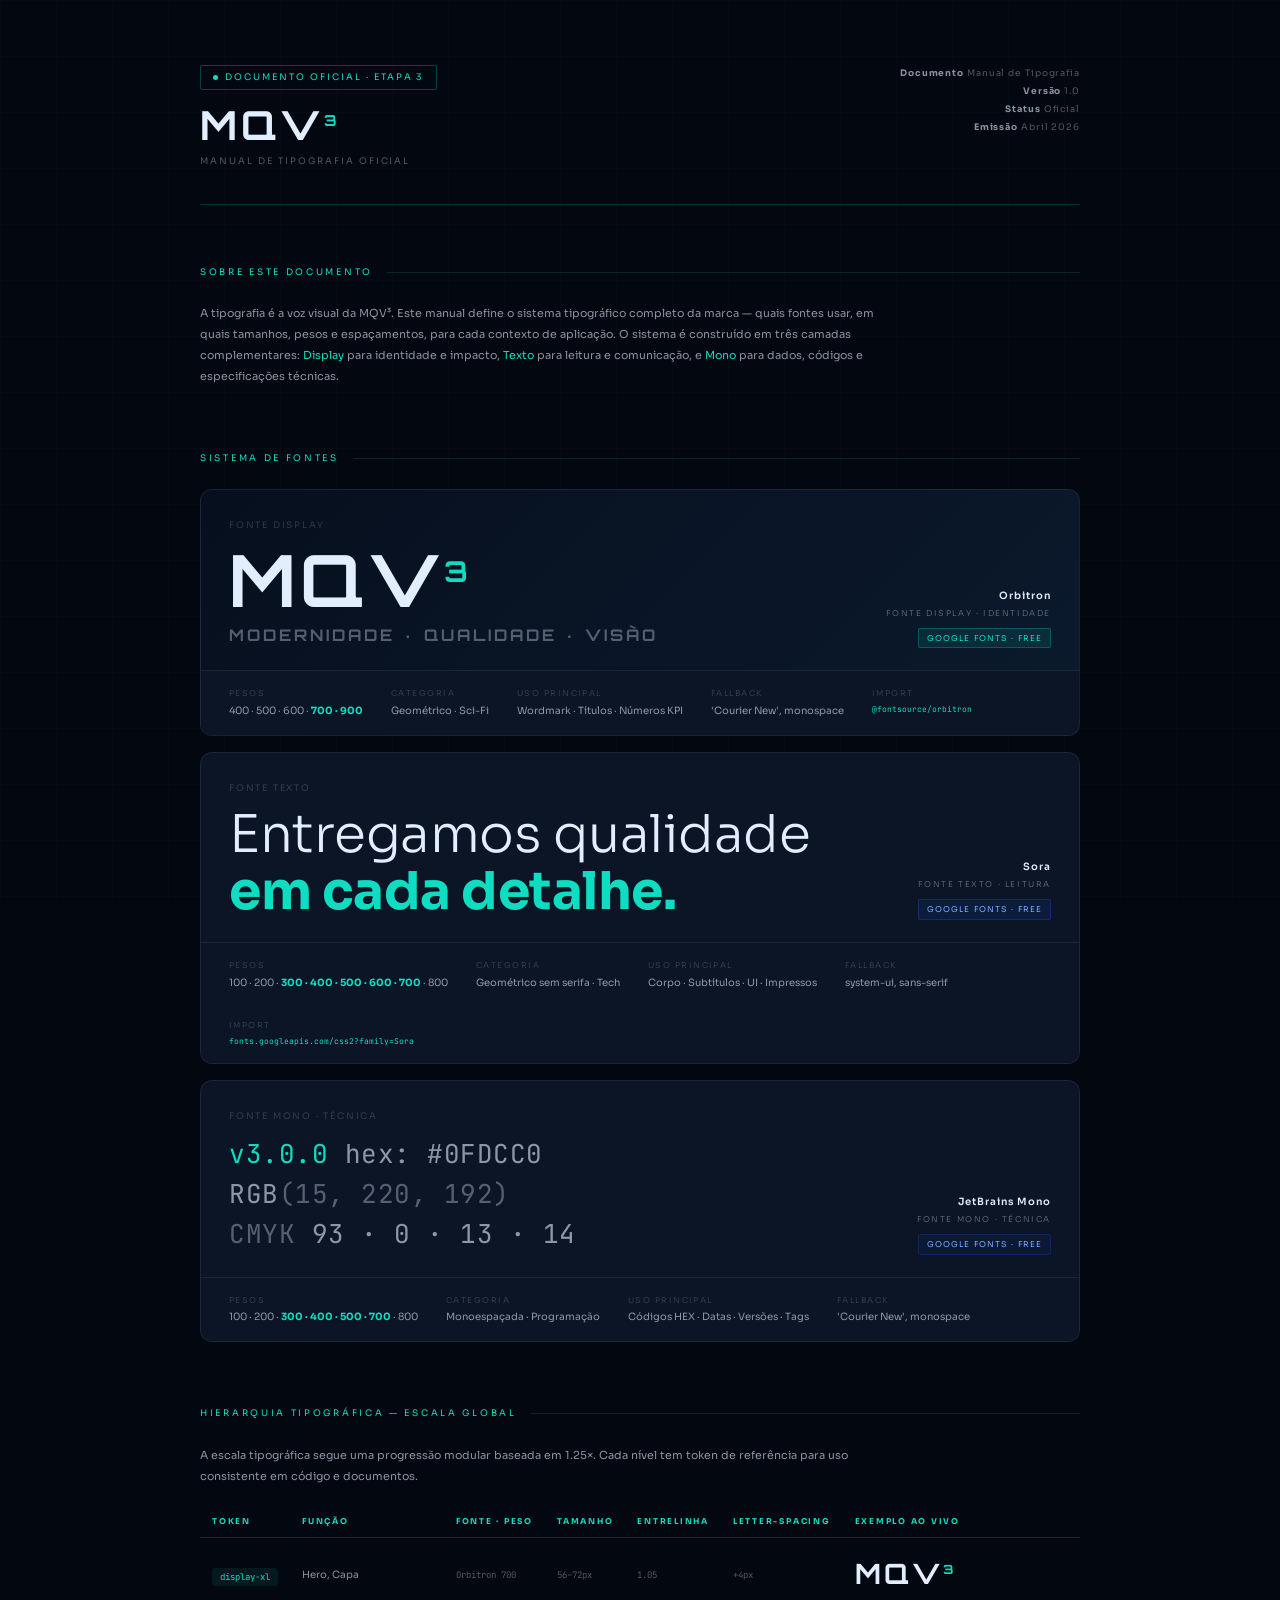
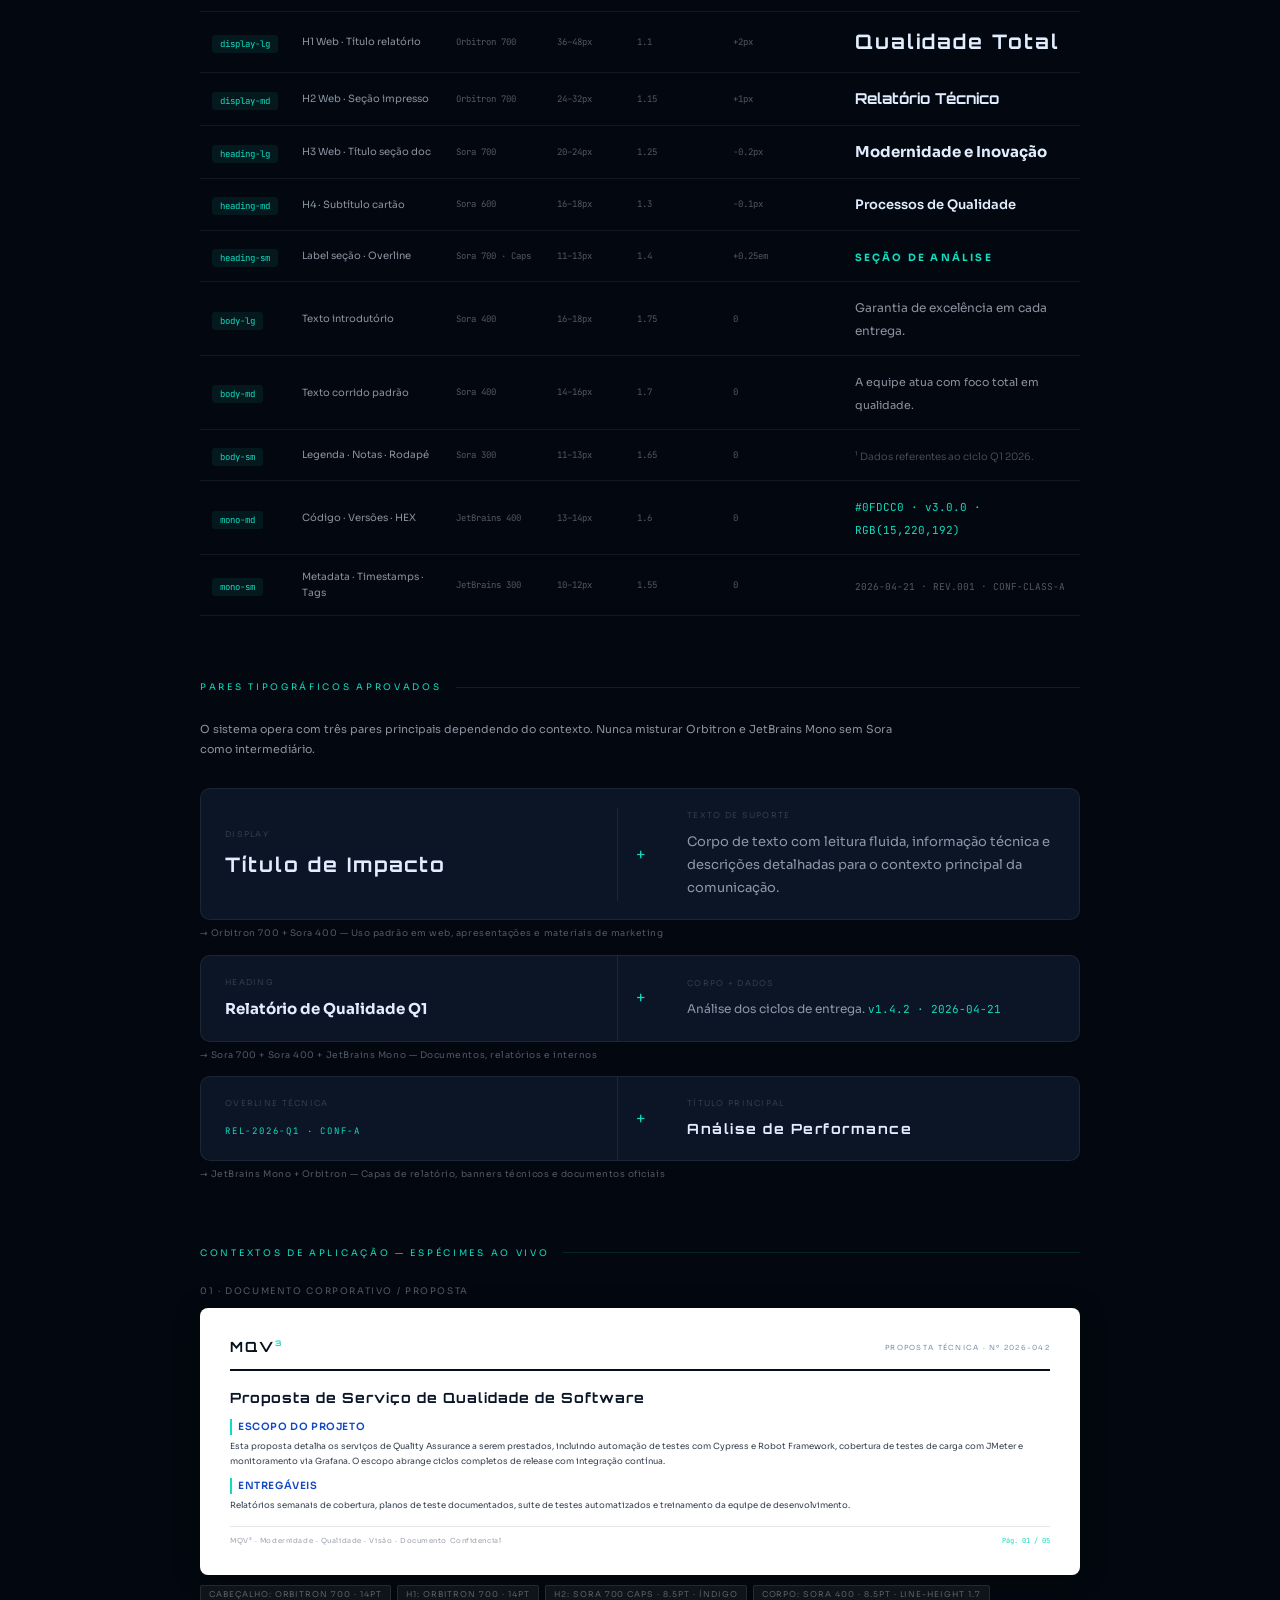
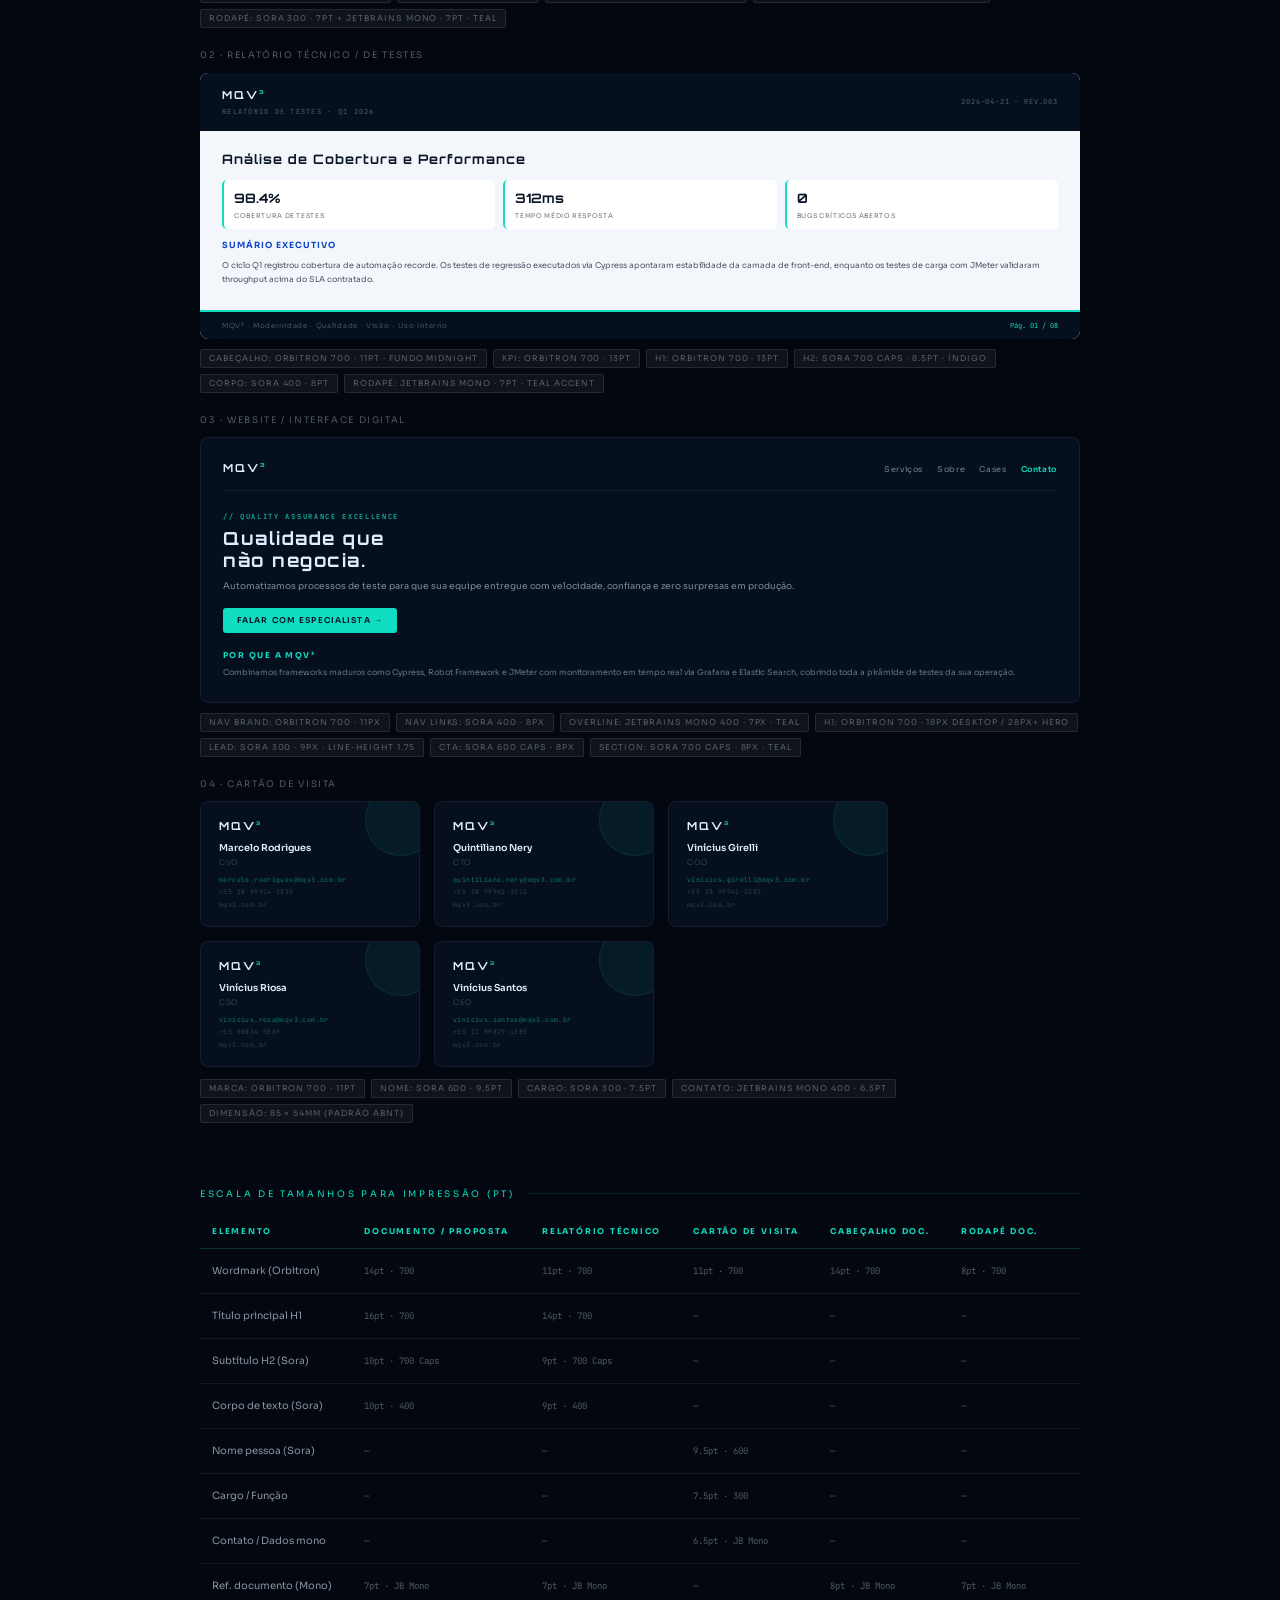
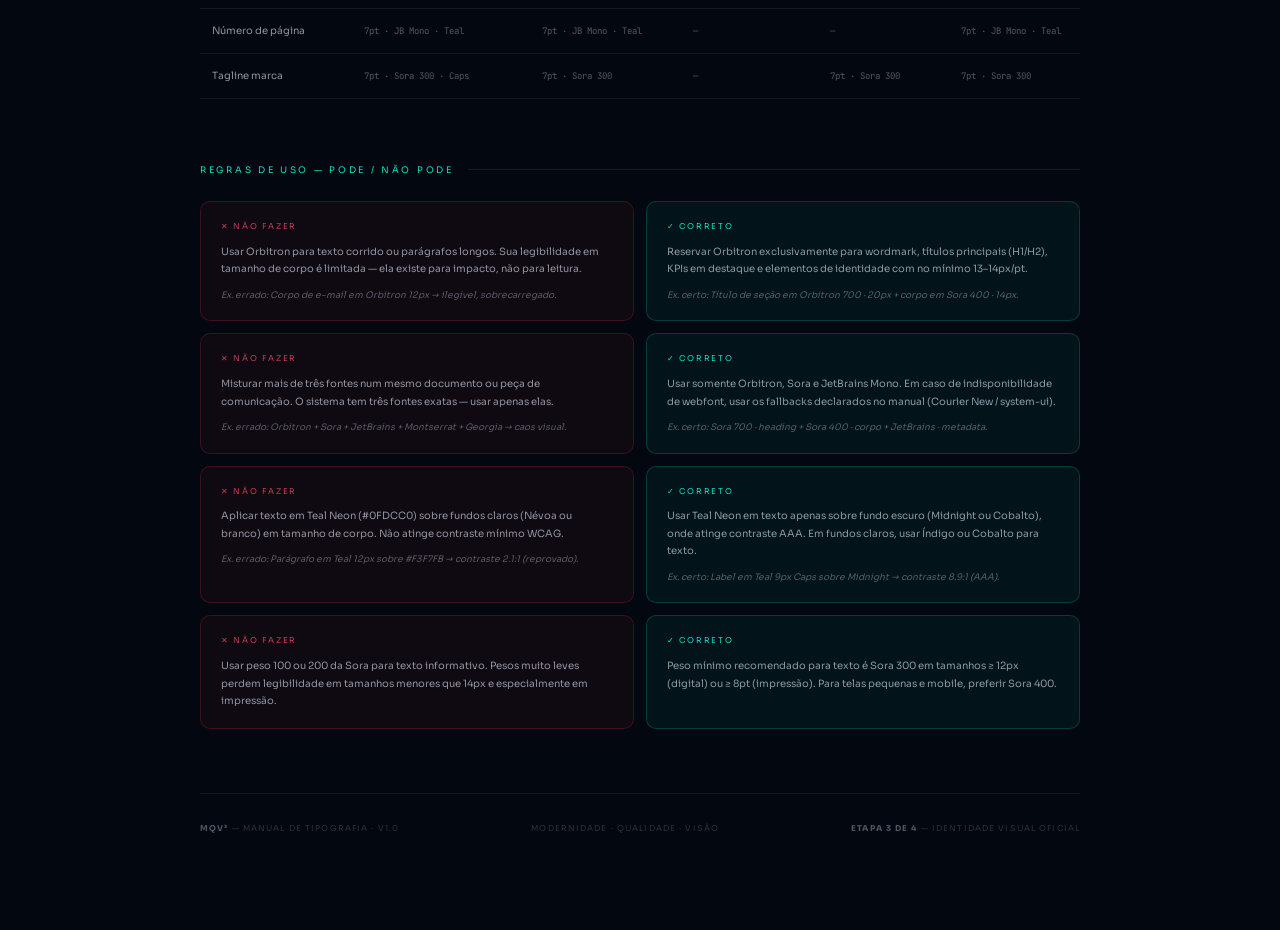
==== commit 7217d80b: "feat: inclusão de arquivos, fontes, cabeçalho e rodapé" ====
--- a/Manual de tipografia/mqv3-manual-tipografia.html
+++ b/Manual de tipografia/mqv3-manual-tipografia.html
@@ -736,7 +736,7 @@
           </div>
 
           <!-- Gradient -->
-          <div class="spec-card" style="background:linear-gradient(135deg,#1248C8 0%,#1A5FF8 100%); border:none;">
+          <!-- <div class="spec-card" style="background:linear-gradient(135deg,#1248C8 0%,#1A5FF8 100%); border:none;">
             <div>
               <div class="sc-brand" style="color:#FFFFFF;">MQV<sup style="color:#0FDCC0;">3</sup></div>
             </div>
@@ -749,10 +749,10 @@
                 <span style="color:rgba(255,255,255,.55);">mqv3.com.br</span>
               </div>
             </div>
-          </div>
+          </div> -->
 
           <!-- Light -->
-          <div class="spec-card" style="background:#F3F7FB; border:1px solid rgba(0,0,0,0.07);">
+          <!-- <div class="spec-card" style="background:#F3F7FB; border:1px solid rgba(0,0,0,0.07);">
             <div>
               <div class="sc-brand" style="color:#0A1628;">MQV<sup style="color:#0FDCC0;">3</sup></div>
             </div>
@@ -765,7 +765,7 @@
                 <span style="color:#9CA3AF;">mqv3.com.br</span>
               </div>
             </div>
-          </div>
+          </div> -->
 
         </div>
         <div style="margin-top:12px;display:flex;flex-wrap:wrap;gap:6px;">
